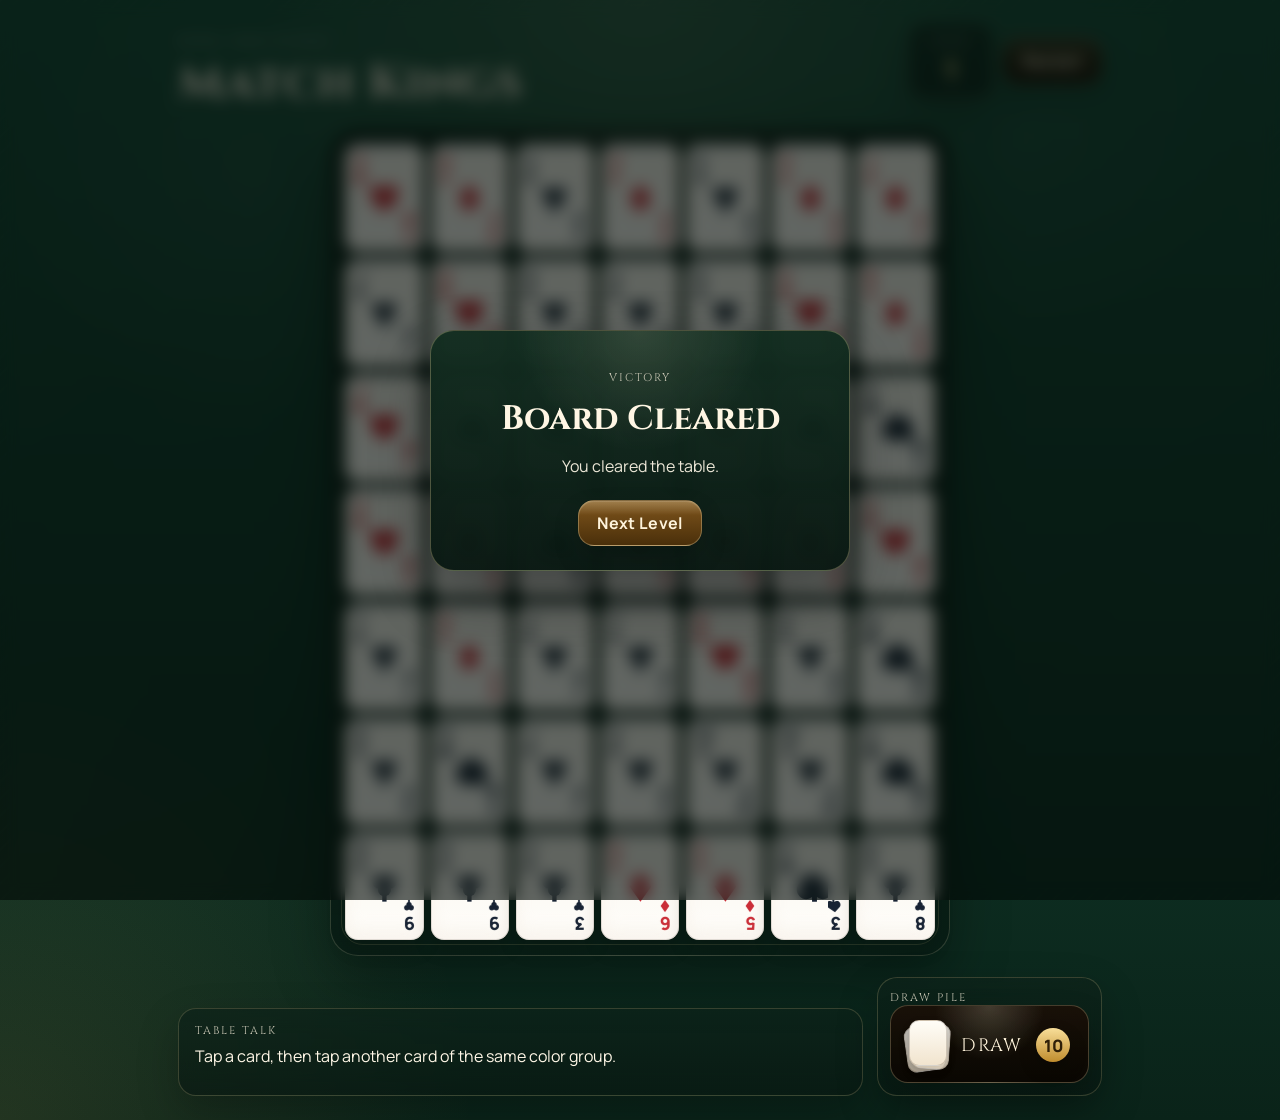
==== index.html @ fed2bb21 "First attempt" ====
<!doctype html>
<html lang="en">
  <head>
    <meta charset="UTF-8" />
    <meta name="viewport" content="width=device-width, initial-scale=1, viewport-fit=cover" />
    <title>Match Kings</title>
    <link rel="stylesheet" href="styles.css" />
  </head>
  <body>
    <main class="app">
      <header class="hero">
        <div class="hero__copy">
          <p class="hero__eyebrow">Royal Table Puzzle</p>
          <h1 class="hero__title">Match Kings</h1>
        </div>

        <div class="hero__controls">
          <div class="hero__pill" aria-label="Current level">
            <span class="hero__pill-label">Level</span>
            <span class="hero__pill-value" id="levelValue">1</span>
          </div>

          <button class="chrome-button" id="restartButton" type="button">
            Restart
          </button>
        </div>
      </header>

      <section class="tableau" aria-label="Game table">
        <div class="tableau__frame">
          <section class="board" id="board" aria-label="Match Kings board"></section>
        </div>
      </section>

      <footer class="control-bar">
        <section class="status-panel" aria-label="Instruction panel">
          <span class="status-panel__label">Table Talk</span>
          <p class="status-panel__message" id="statusMessage" aria-live="polite">
            Tap a card, then tap another card of the same color group.
          </p>
        </section>

        <section class="draw-panel" aria-label="Draw pile">
          <span class="draw-panel__label">Draw Pile</span>
          <button class="draw-button" id="drawButton" type="button">
            <span class="draw-button__stack" aria-hidden="true">
              <span></span>
              <span></span>
              <span></span>
            </span>
            <span class="draw-button__text">Draw</span>
            <span class="draw-button__count" id="drawCount">10</span>
          </button>
        </section>
      </footer>
    </main>

    <div class="endgame" id="endgameOverlay" hidden>
      <div class="endgame__scrim" aria-hidden="true"></div>
      <section
        class="endgame__panel"
        role="dialog"
        aria-modal="true"
        aria-labelledby="endgameTitle"
      >
        <p class="endgame__eyebrow" id="endgameEyebrow">Victory</p>
        <h2 class="endgame__title" id="endgameTitle">Board Cleared</h2>
        <p class="endgame__body" id="endgameBody">You cleared the table.</p>
        <button class="chrome-button chrome-button--primary" id="endgameActionButton" type="button">
          Next Level
        </button>
      </section>
    </div>

    <script src="app.js"></script>
  </body>
</html>
---- styles.css ----
@import url("https://fonts.googleapis.com/css2?family=Cinzel:wght@500;700&family=Manrope:wght@500;700;800&display=swap");

:root {
  --felt-deep: #0f3d2d;
  --felt-mid: #16563e;
  --felt-glow: #2d8b62;
  --ink: #11202d;
  --ink-soft: #314354;
  --paper: #fbf7f0;
  --paper-shadow: #e4d7c4;
  --gold: #dcb257;
  --gold-bright: #f4d98f;
  --gold-shadow: rgba(92, 59, 7, 0.35);
  --crimson: #b1303a;
  --black-suit: #182334;
  --red-suit: #ca2e38;
  --slot-border: rgba(236, 217, 176, 0.18);
  --slot-fill: rgba(11, 29, 21, 0.2);
  --panel-fill: rgba(7, 18, 13, 0.38);
  --panel-border: rgba(237, 212, 154, 0.2);
  --shadow-soft: 0 16px 42px rgba(0, 0, 0, 0.24);
  --shadow-strong: 0 22px 56px rgba(0, 0, 0, 0.34);
  --board-gap: clamp(4px, 0.75vmin, 8px);
  --frame-pad: clamp(10px, 1.6vmin, 16px);
  --app-pad-x: clamp(14px, 4vw, 28px);
  --app-pad-y: clamp(12px, 2.6dvh, 24px);
}

* {
  box-sizing: border-box;
}

html,
body {
  margin: 0;
  min-height: 100%;
}

body {
  min-height: 100vh;
  min-height: 100dvh;
  font-family: "Manrope", system-ui, sans-serif;
  color: #f9f0dd;
  background:
    radial-gradient(circle at top, rgba(255, 240, 194, 0.12), transparent 30%),
    radial-gradient(circle at bottom left, rgba(212, 178, 87, 0.12), transparent 28%),
    linear-gradient(180deg, #164b38 0%, #103628 55%, #0a2319 100%);
  overflow: hidden;
  overscroll-behavior: none;
}

body::before {
  content: "";
  position: fixed;
  inset: 0;
  background:
    radial-gradient(circle at 20% 20%, rgba(255, 255, 255, 0.04), transparent 22%),
    radial-gradient(circle at 80% 15%, rgba(255, 255, 255, 0.035), transparent 18%),
    repeating-linear-gradient(
      135deg,
      rgba(255, 255, 255, 0.015) 0,
      rgba(255, 255, 255, 0.015) 2px,
      transparent 2px,
      transparent 12px
    );
  pointer-events: none;
}

button {
  font: inherit;
}

.app {
  position: relative;
  z-index: 1;
  width: min(980px, 100%);
  margin-inline: auto;
  min-height: 100vh;
  min-height: 100dvh;
  display: grid;
  grid-template-rows: auto 1fr auto;
  gap: clamp(14px, 2.4dvh, 24px);
  padding:
    calc(var(--app-pad-y) + env(safe-area-inset-top))
    calc(var(--app-pad-x) + env(safe-area-inset-right))
    calc(var(--app-pad-y) + env(safe-area-inset-bottom))
    calc(var(--app-pad-x) + env(safe-area-inset-left));
}

.hero {
  display: grid;
  grid-template-columns: 1fr auto;
  gap: 16px;
  align-items: start;
}

.hero__copy {
  min-width: 0;
}

.hero__eyebrow,
.status-panel__label,
.draw-panel__label,
.endgame__eyebrow,
.hero__pill-label {
  display: block;
  font-family: "Cinzel", Georgia, serif;
  font-size: 11px;
  letter-spacing: 0.18em;
  text-transform: uppercase;
  color: rgba(249, 240, 221, 0.78);
}

.hero__title {
  margin: 4px 0 0;
  font-family: "Cinzel", Georgia, serif;
  font-size: clamp(32px, 8vw, 48px);
  line-height: 0.98;
  letter-spacing: 0.02em;
  color: #fff6e4;
  text-shadow: 0 6px 14px rgba(0, 0, 0, 0.18);
}

.hero__controls {
  display: flex;
  align-items: center;
  gap: 10px;
  flex-wrap: wrap;
  justify-content: flex-end;
}

.hero__pill,
.status-panel,
.draw-panel {
  border: 1px solid var(--panel-border);
  background: linear-gradient(180deg, rgba(13, 34, 25, 0.72), rgba(8, 23, 17, 0.66));
  box-shadow: var(--shadow-soft);
  backdrop-filter: blur(12px);
}

.hero__pill {
  min-width: 84px;
  padding: 10px 14px;
  border-radius: 16px;
  text-align: center;
}

.hero__pill-value {
  display: block;
  margin-top: 2px;
  font-size: clamp(20px, 5vw, 26px);
  font-weight: 800;
  color: var(--gold-bright);
}

.chrome-button {
  min-height: 46px;
  padding: 0 18px;
  border-radius: 16px;
  border: 1px solid rgba(238, 216, 166, 0.34);
  background:
    linear-gradient(180deg, rgba(255, 255, 255, 0.08), transparent 28%),
    linear-gradient(180deg, rgba(59, 28, 7, 0.62), rgba(25, 12, 3, 0.92));
  color: #fff4dc;
  font-weight: 700;
  letter-spacing: 0.02em;
  cursor: pointer;
  box-shadow: inset 0 1px 0 rgba(255, 255, 255, 0.1), 0 12px 26px rgba(0, 0, 0, 0.18);
  transition: transform 140ms ease, box-shadow 140ms ease, filter 140ms ease;
}

.chrome-button:hover,
.draw-button:hover {
  transform: translateY(-1px);
  box-shadow: 0 14px 28px rgba(0, 0, 0, 0.24);
}

.chrome-button:active,
.draw-button:active {
  transform: translateY(1px);
}

.chrome-button--primary {
  background:
    linear-gradient(180deg, rgba(255, 250, 219, 0.25), transparent 32%),
    linear-gradient(180deg, #80561d, #4a2f0a);
}

.tableau {
  min-height: 0;
  display: flex;
  align-items: center;
  justify-content: center;
}

.tableau__frame {
  width: min(100%, 92vw, 620px);
  height: min(100%, 100%);
  aspect-ratio: 3 / 4;
  padding: var(--frame-pad);
  border-radius: 28px;
  border: 1px solid rgba(255, 239, 199, 0.16);
  background:
    radial-gradient(circle at top, rgba(255, 244, 210, 0.08), transparent 22%),
    linear-gradient(180deg, rgba(8, 27, 20, 0.9), rgba(8, 26, 19, 0.78));
  box-shadow: var(--shadow-strong);
  position: relative;
}

.tableau__frame::before {
  content: "";
  position: absolute;
  inset: 10px;
  border-radius: 22px;
  border: 1px solid rgba(245, 217, 152, 0.12);
  pointer-events: none;
}

.board {
  width: 100%;
  height: 100%;
  display: grid;
  grid-template-columns: repeat(7, 1fr);
  grid-template-rows: repeat(7, 1fr);
  gap: var(--board-gap);
  touch-action: none;
}

.board__cell {
  position: relative;
  min-width: 0;
  min-height: 0;
}

.board-slot {
  position: absolute;
  inset: 0;
  width: 100%;
  height: 100%;
  border-radius: clamp(10px, 1.4vmin, 14px);
  border: 1px solid var(--slot-border);
  background:
    radial-gradient(circle at 30% 20%, rgba(255, 255, 255, 0.1), transparent 42%),
    linear-gradient(180deg, rgba(9, 28, 20, 0.32), rgba(4, 16, 11, 0.1));
  box-shadow: inset 0 1px 0 rgba(255, 255, 255, 0.04);
}

.board__cell--empty .board-slot {
  opacity: 0.32;
  background:
    radial-gradient(circle at center, rgba(255, 249, 224, 0.06), transparent 58%),
    linear-gradient(180deg, rgba(8, 24, 17, 0.12), rgba(2, 10, 7, 0.18));
}

.playing-card {
  width: 100%;
  height: 100%;
  border: none;
  border-radius: clamp(10px, 1.45vmin, 14px);
  padding: clamp(4px, 0.9vmin, 9px);
  background:
    linear-gradient(180deg, rgba(255, 255, 255, 0.9), rgba(255, 251, 243, 0.98) 12%, #fffefb 100%);
  box-shadow:
    inset 0 0 0 1px rgba(33, 20, 7, 0.12),
    inset 0 -10px 16px rgba(228, 215, 196, 0.24),
    0 10px 20px rgba(0, 0, 0, 0.14);
  color: var(--black-suit);
  position: relative;
  display: flex;
  align-items: center;
  justify-content: center;
  transform-style: preserve-3d;
}

.board-card {
  position: absolute;
  inset: 0;
  cursor: pointer;
  transition: transform 160ms ease, box-shadow 160ms ease, filter 160ms ease;
  touch-action: none;
}

.playing-card--red {
  color: var(--red-suit);
}

.playing-card--black {
  color: var(--black-suit);
}

.playing-card--king {
  box-shadow:
    inset 0 0 0 1px rgba(133, 97, 16, 0.28),
    inset 0 0 0 3px rgba(233, 205, 122, 0.36),
    0 10px 20px rgba(0, 0, 0, 0.16),
    0 0 26px rgba(226, 194, 96, 0.18);
}

.board-card--selected {
  transform: translateY(-2px);
  box-shadow:
    inset 0 0 0 1px rgba(133, 97, 16, 0.3),
    inset 0 0 0 3px rgba(240, 217, 151, 0.55),
    0 14px 24px rgba(0, 0, 0, 0.2),
    0 0 0 3px rgba(248, 224, 166, 0.24);
}

.board-card--invalid {
  animation: invalid-shake 360ms ease;
  box-shadow:
    inset 0 0 0 1px rgba(149, 16, 32, 0.34),
    inset 0 0 0 3px rgba(229, 78, 99, 0.46),
    0 14px 26px rgba(0, 0, 0, 0.18);
}

.board-card--ghost {
  opacity: 0;
}

.board-card--dragging {
  transition: none;
  cursor: grabbing;
  pointer-events: none;
  z-index: 14;
  box-shadow:
    inset 0 0 0 1px rgba(133, 97, 16, 0.28),
    0 24px 34px rgba(0, 0, 0, 0.24),
    0 0 0 3px rgba(244, 217, 143, 0.22);
}

.card-face__corner {
  position: absolute;
  display: inline-flex;
  flex-direction: column;
  align-items: center;
  gap: 2px;
  line-height: 1;
}

.card-face__corner--top {
  top: clamp(5px, 0.85vmin, 8px);
  left: clamp(5px, 0.85vmin, 8px);
}

.card-face__corner--bottom {
  right: clamp(5px, 0.85vmin, 8px);
  bottom: clamp(5px, 0.85vmin, 8px);
  transform: rotate(180deg);
}

.card-face__rank {
  font-size: clamp(12px, 2.1vmin, 18px);
  font-weight: 800;
}

.card-face__small-suit {
  width: clamp(10px, 1.55vmin, 15px);
  height: clamp(10px, 1.55vmin, 15px);
}

.card-face__center {
  width: min(56%, 64px);
  display: grid;
  place-items: center;
  gap: 8px;
}

.card-face__large-suit {
  width: 100%;
  aspect-ratio: 1;
}

.card-face__large-suit svg,
.card-face__small-suit svg,
.card-face__crown svg {
  width: 100%;
  height: 100%;
  display: block;
}

.card-face__crown {
  width: clamp(20px, 3.4vmin, 28px);
  opacity: 0.9;
  filter: drop-shadow(0 2px 3px rgba(90, 66, 8, 0.22));
}

.control-bar {
  display: grid;
  grid-template-columns: 1fr auto;
  gap: 14px;
  align-items: end;
}

.status-panel {
  min-height: 88px;
  padding: 14px 16px 15px;
  border-radius: 18px;
}

.status-panel__message {
  margin: 7px 0 0;
  font-size: clamp(14px, 2.8vw, 16px);
  line-height: 1.45;
  color: #fff7e7;
}

.draw-panel {
  padding: 12px;
  border-radius: 20px;
  justify-self: end;
}

.draw-button {
  position: relative;
  min-width: clamp(138px, 34vw, 176px);
  min-height: 74px;
  border: 1px solid rgba(238, 216, 166, 0.26);
  border-radius: 18px;
  background:
    radial-gradient(circle at top, rgba(255, 250, 219, 0.18), transparent 44%),
    linear-gradient(180deg, rgba(28, 15, 6, 0.85), rgba(10, 6, 2, 0.94));
  color: #fff4dc;
  padding: 16px 18px 14px;
  display: grid;
  grid-template-columns: auto 1fr auto;
  align-items: center;
  gap: 14px;
  cursor: pointer;
  box-shadow: 0 16px 32px rgba(0, 0, 0, 0.22);
  transition: transform 140ms ease, box-shadow 140ms ease;
}

.draw-button__stack {
  position: relative;
  width: 38px;
  height: 46px;
}

.draw-button__stack span {
  position: absolute;
  inset: 0;
  border-radius: 10px;
  border: 1px solid rgba(33, 20, 7, 0.18);
  background: linear-gradient(180deg, #fffdf7, #f1e4ce);
  box-shadow: 0 4px 10px rgba(0, 0, 0, 0.12);
}

.draw-button__stack span:nth-child(1) {
  transform: rotate(-8deg) translate(-4px, 3px);
  opacity: 0.72;
}

.draw-button__stack span:nth-child(2) {
  transform: rotate(4deg) translate(3px, 1px);
  opacity: 0.82;
}

.draw-button__stack span:nth-child(3) {
  transform: translateY(-2px);
}

.draw-button__text {
  font-family: "Cinzel", Georgia, serif;
  font-size: 18px;
  letter-spacing: 0.08em;
  text-transform: uppercase;
}

.draw-button__count {
  min-width: 34px;
  height: 34px;
  border-radius: 999px;
  display: grid;
  place-items: center;
  background: linear-gradient(180deg, #f8de99, #c08d2e);
  color: #2f1f08;
  font-size: 17px;
  font-weight: 800;
  box-shadow: 0 8px 18px rgba(0, 0, 0, 0.22);
}

.endgame {
  position: fixed;
  inset: 0;
  z-index: 80;
  display: grid;
  place-items: center;
  padding: 24px;
}

.endgame__scrim {
  position: absolute;
  inset: 0;
  background: rgba(3, 10, 8, 0.62);
  backdrop-filter: blur(8px);
}

.endgame__panel {
  position: relative;
  width: min(420px, 100%);
  padding: 28px 24px 24px;
  border-radius: 24px;
  border: 1px solid rgba(248, 224, 166, 0.28);
  background:
    radial-gradient(circle at top, rgba(255, 245, 210, 0.12), transparent 38%),
    linear-gradient(180deg, rgba(18, 45, 32, 0.96), rgba(9, 24, 18, 0.96));
  box-shadow: 0 24px 60px rgba(0, 0, 0, 0.32);
  text-align: center;
}

.endgame__title {
  margin: 6px 0 12px;
  font-family: "Cinzel", Georgia, serif;
  font-size: clamp(26px, 7vw, 34px);
  color: #fff6e4;
}

.endgame__body {
  margin: 0 0 22px;
  line-height: 1.5;
  color: rgba(255, 247, 231, 0.92);
}

.fx-layer {
  position: fixed;
  inset: 0;
  pointer-events: none;
  z-index: 70;
}

.fx-card {
  position: fixed;
  margin: 0;
}

.fx-card--kinging {
  box-shadow:
    inset 0 0 0 1px rgba(133, 97, 16, 0.28),
    inset 0 0 0 4px rgba(237, 213, 141, 0.42),
    0 0 28px rgba(237, 213, 141, 0.28),
    0 18px 32px rgba(0, 0, 0, 0.2);
}

.fx-royal-burst {
  position: fixed;
  width: 108px;
  height: 108px;
  margin: -54px 0 0 -54px;
  border-radius: 999px;
  background:
    radial-gradient(circle, rgba(255, 244, 191, 0.8) 0, rgba(255, 211, 110, 0.34) 38%, transparent 68%);
  mix-blend-mode: screen;
}

.fx-sparkle {
  position: fixed;
  width: 12px;
  height: 12px;
  margin: -6px 0 0 -6px;
  border-radius: 999px;
  background: radial-gradient(circle, rgba(255, 249, 224, 1), rgba(242, 214, 129, 0.2));
  box-shadow: 0 0 12px rgba(255, 237, 171, 0.65);
}

@keyframes invalid-shake {
  0% {
    transform: translateX(0);
  }

  20% {
    transform: translateX(-3px);
  }

  40% {
    transform: translateX(3px);
  }

  60% {
    transform: translateX(-2px);
  }

  80% {
    transform: translateX(2px);
  }

  100% {
    transform: translateX(0);
  }
}

@media (max-width: 760px) {
  .hero {
    grid-template-columns: 1fr;
  }

  .hero__controls {
    justify-content: space-between;
  }

  .control-bar {
    grid-template-columns: 1fr;
  }

  .draw-panel {
    justify-self: stretch;
  }

  .draw-button {
    width: 100%;
  }
}

@media (orientation: landscape) and (max-height: 720px) {
  .app {
    gap: 10px;
  }

  .hero__title {
    font-size: clamp(28px, 5vw, 40px);
  }

  .status-panel {
    min-height: 76px;
    padding: 12px 14px;
  }

  .draw-button {
    min-height: 64px;
    padding: 12px 16px;
  }
}
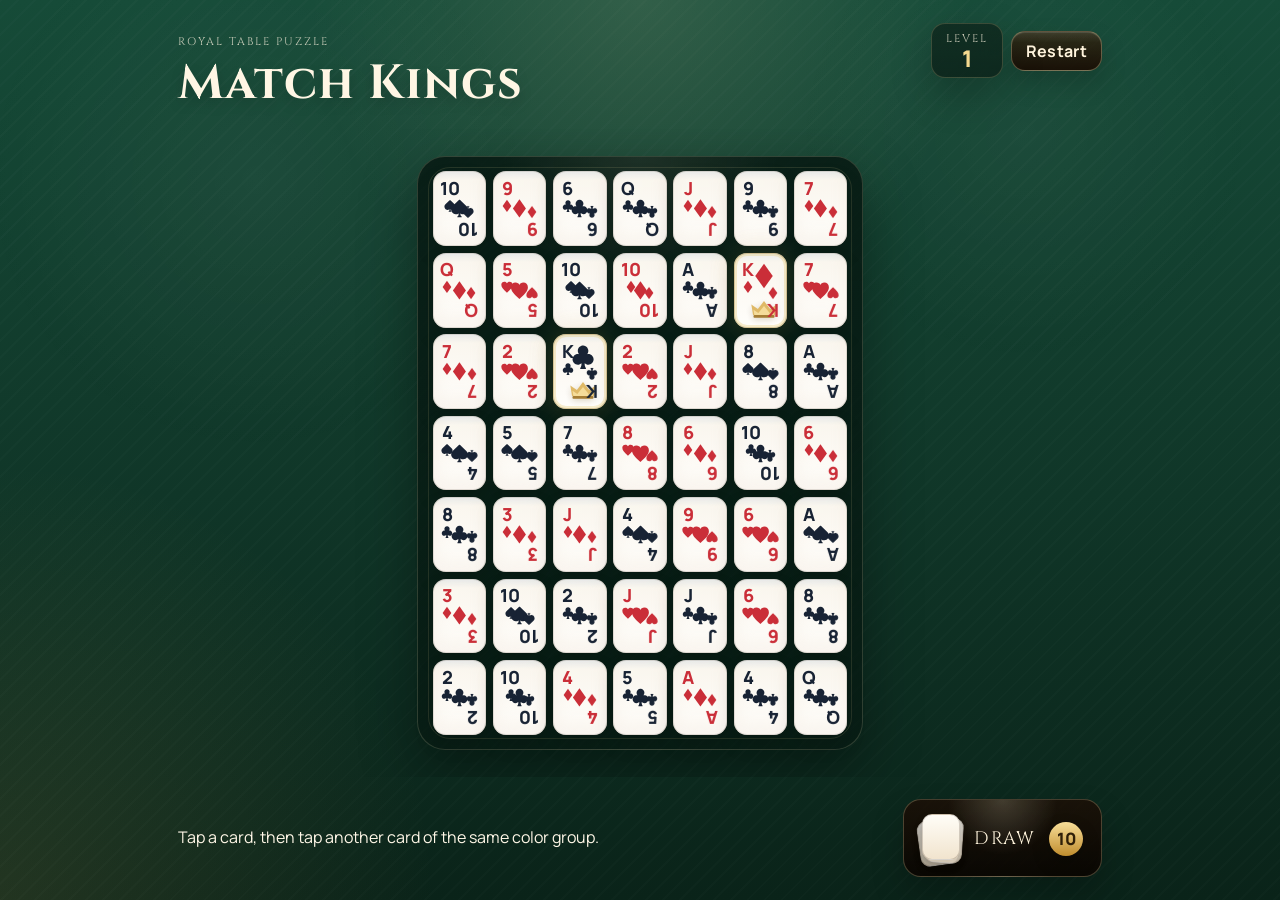
==== commit c0d919c9: "Simplify bottom controls to text and draw button only" ====
--- a/index.html
+++ b/index.html
@@ -33,25 +33,19 @@
       </section>
 
       <footer class="control-bar">
-        <section class="status-panel" aria-label="Instruction panel">
-          <span class="status-panel__label">Table Talk</span>
-          <p class="status-panel__message" id="statusMessage" aria-live="polite">
-            Tap a card, then tap another card of the same color group.
-          </p>
-        </section>
+        <p class="status-line" id="statusMessage" aria-live="polite">
+          Tap a card, then tap another card of the same color group.
+        </p>
 
-        <section class="draw-panel" aria-label="Draw pile">
-          <span class="draw-panel__label">Draw Pile</span>
-          <button class="draw-button" id="drawButton" type="button">
-            <span class="draw-button__stack" aria-hidden="true">
-              <span></span>
-              <span></span>
-              <span></span>
-            </span>
-            <span class="draw-button__text">Draw</span>
-            <span class="draw-button__count" id="drawCount">10</span>
-          </button>
-        </section>
+        <button class="draw-button" id="drawButton" type="button" aria-label="Draw from pile">
+          <span class="draw-button__stack" aria-hidden="true">
+            <span></span>
+            <span></span>
+            <span></span>
+          </span>
+          <span class="draw-button__text">Draw</span>
+          <span class="draw-button__count" id="drawCount">10</span>
+        </button>
       </footer>
     </main>
 
--- a/styles.css
+++ b/styles.css
@@ -24,6 +24,7 @@
   --frame-pad: clamp(10px, 1.6vmin, 16px);
   --app-pad-x: clamp(14px, 4vw, 28px);
   --app-pad-y: clamp(12px, 2.6dvh, 24px);
+  --chrome-reserve: clamp(220px, 34dvh, 320px);
 }
 
 * {
@@ -75,8 +76,8 @@
   z-index: 1;
   width: min(980px, 100%);
   margin-inline: auto;
-  min-height: 100vh;
-  min-height: 100dvh;
+  height: 100vh;
+  height: 100dvh;
   display: grid;
   grid-template-rows: auto 1fr auto;
   gap: clamp(14px, 2.4dvh, 24px);
@@ -99,8 +100,6 @@
 }
 
 .hero__eyebrow,
-.status-panel__label,
-.draw-panel__label,
 .endgame__eyebrow,
 .hero__pill-label {
   display: block;
@@ -124,39 +123,35 @@
 .hero__controls {
   display: flex;
   align-items: center;
-  gap: 10px;
+  gap: 8px;
   flex-wrap: wrap;
   justify-content: flex-end;
 }
 
-.hero__pill,
-.status-panel,
-.draw-panel {
+.hero__pill {
   border: 1px solid var(--panel-border);
   background: linear-gradient(180deg, rgba(13, 34, 25, 0.72), rgba(8, 23, 17, 0.66));
   box-shadow: var(--shadow-soft);
   backdrop-filter: blur(12px);
-}
-
-.hero__pill {
-  min-width: 84px;
-  padding: 10px 14px;
-  border-radius: 16px;
+  min-width: 72px;
+  padding: 7px 10px;
+  border-radius: 14px;
   text-align: center;
 }
 
 .hero__pill-value {
   display: block;
-  margin-top: 2px;
-  font-size: clamp(20px, 5vw, 26px);
+  margin-top: 1px;
+  font-size: clamp(17px, 4.1vw, 23px);
   font-weight: 800;
+  line-height: 1;
   color: var(--gold-bright);
 }
 
 .chrome-button {
-  min-height: 46px;
-  padding: 0 18px;
-  border-radius: 16px;
+  min-height: 40px;
+  padding: 0 14px;
+  border-radius: 14px;
   border: 1px solid rgba(238, 216, 166, 0.34);
   background:
     linear-gradient(180deg, rgba(255, 255, 255, 0.08), transparent 28%),
@@ -191,11 +186,12 @@
   display: flex;
   align-items: center;
   justify-content: center;
+  overflow: hidden;
 }
 
 .tableau__frame {
-  width: min(100%, 92vw, 620px);
-  height: min(100%, 100%);
+  width: min(100%, 92vw, 620px, calc((100dvh - var(--chrome-reserve)) * 0.75));
+  max-height: 100%;
   aspect-ratio: 3 / 4;
   padding: var(--frame-pad);
   border-radius: 28px;
@@ -385,29 +381,18 @@
 }
 
 .control-bar {
-  display: grid;
-  grid-template-columns: 1fr auto;
-  gap: 14px;
-  align-items: end;
-}
-
-.status-panel {
-  min-height: 88px;
-  padding: 14px 16px 15px;
-  border-radius: 18px;
-}
-
-.status-panel__message {
-  margin: 7px 0 0;
+  display: flex;
+  align-items: center;
+  justify-content: space-between;
+  gap: 12px;
+}
+
+.status-line {
+  margin: 0;
   font-size: clamp(14px, 2.8vw, 16px);
-  line-height: 1.45;
+  line-height: 1.35;
   color: #fff7e7;
-}
-
-.draw-panel {
-  padding: 12px;
-  border-radius: 20px;
-  justify-self: end;
+  max-width: 62ch;
 }
 
 .draw-button {
@@ -488,6 +473,10 @@
   padding: 24px;
 }
 
+.endgame[hidden] {
+  display: none;
+}
+
 .endgame__scrim {
   position: absolute;
   inset: 0;
@@ -589,43 +578,128 @@
 }
 
 @media (max-width: 760px) {
+  :root {
+    --app-pad-y: clamp(8px, 1.8dvh, 14px);
+    --chrome-reserve: clamp(210px, 38dvh, 300px);
+  }
+
+  .app {
+    gap: clamp(8px, 1.8dvh, 14px);
+  }
+
   .hero {
     grid-template-columns: 1fr;
+    gap: 10px;
   }
 
   .hero__controls {
     justify-content: space-between;
+    gap: 6px;
+  }
+
+  .hero__pill {
+    min-width: 62px;
+    padding: 5px 8px;
+    border-radius: 12px;
+  }
+
+  .hero__pill-label {
+    font-size: 9px;
+    letter-spacing: 0.12em;
+  }
+
+  .hero__pill-value {
+    font-size: clamp(15px, 4.3vw, 18px);
+  }
+
+  .chrome-button {
+    min-height: 34px;
+    padding: 0 10px;
+    border-radius: 12px;
+    font-size: 13px;
+  }
+
+  .hero__title {
+    font-size: clamp(24px, 8vw, 36px);
   }
 
   .control-bar {
-    grid-template-columns: 1fr;
-  }
-
-  .draw-panel {
-    justify-self: stretch;
+    flex-direction: column;
+    align-items: stretch;
+    gap: 8px;
   }
 
   .draw-button {
     width: 100%;
+    min-height: 56px;
+    padding: 8px 12px;
+    gap: 8px;
+  }
+
+  .status-line {
+    font-size: 13px;
+    line-height: 1.25;
   }
 }
 
 @media (orientation: landscape) and (max-height: 720px) {
+  :root {
+    --app-pad-y: clamp(6px, 1.4dvh, 10px);
+    --chrome-reserve: clamp(150px, 28dvh, 220px);
+  }
+
   .app {
-    gap: 10px;
+    gap: 8px;
   }
 
   .hero__title {
-    font-size: clamp(28px, 5vw, 40px);
-  }
-
-  .status-panel {
-    min-height: 76px;
-    padding: 12px 14px;
+    font-size: clamp(24px, 4.2vw, 34px);
+  }
+
+  .hero__pill {
+    min-width: 64px;
+    padding: 5px 8px;
+  }
+
+  .hero__pill-value {
+    font-size: clamp(14px, 2.4vw, 17px);
+  }
+
+  .chrome-button {
+    min-height: 32px;
+    padding: 0 10px;
+    font-size: 13px;
+  }
+
+  .status-line {
+    font-size: 13px;
+    line-height: 1.2;
   }
 
   .draw-button {
-    min-height: 64px;
-    padding: 12px 16px;
-  }
-}
+    min-height: 50px;
+    padding: 7px 12px;
+    gap: 8px;
+  }
+}
+
+@media (max-height: 620px) {
+  :root {
+    --chrome-reserve: clamp(138px, 26dvh, 190px);
+  }
+
+  .hero__eyebrow,
+  .hero__pill-label {
+    font-size: 9px;
+    letter-spacing: 0.13em;
+  }
+
+  .hero__title {
+    font-size: clamp(20px, 6vw, 30px);
+  }
+
+  .status-line {
+    font-size: 12px;
+    line-height: 1.2;
+  }
+}
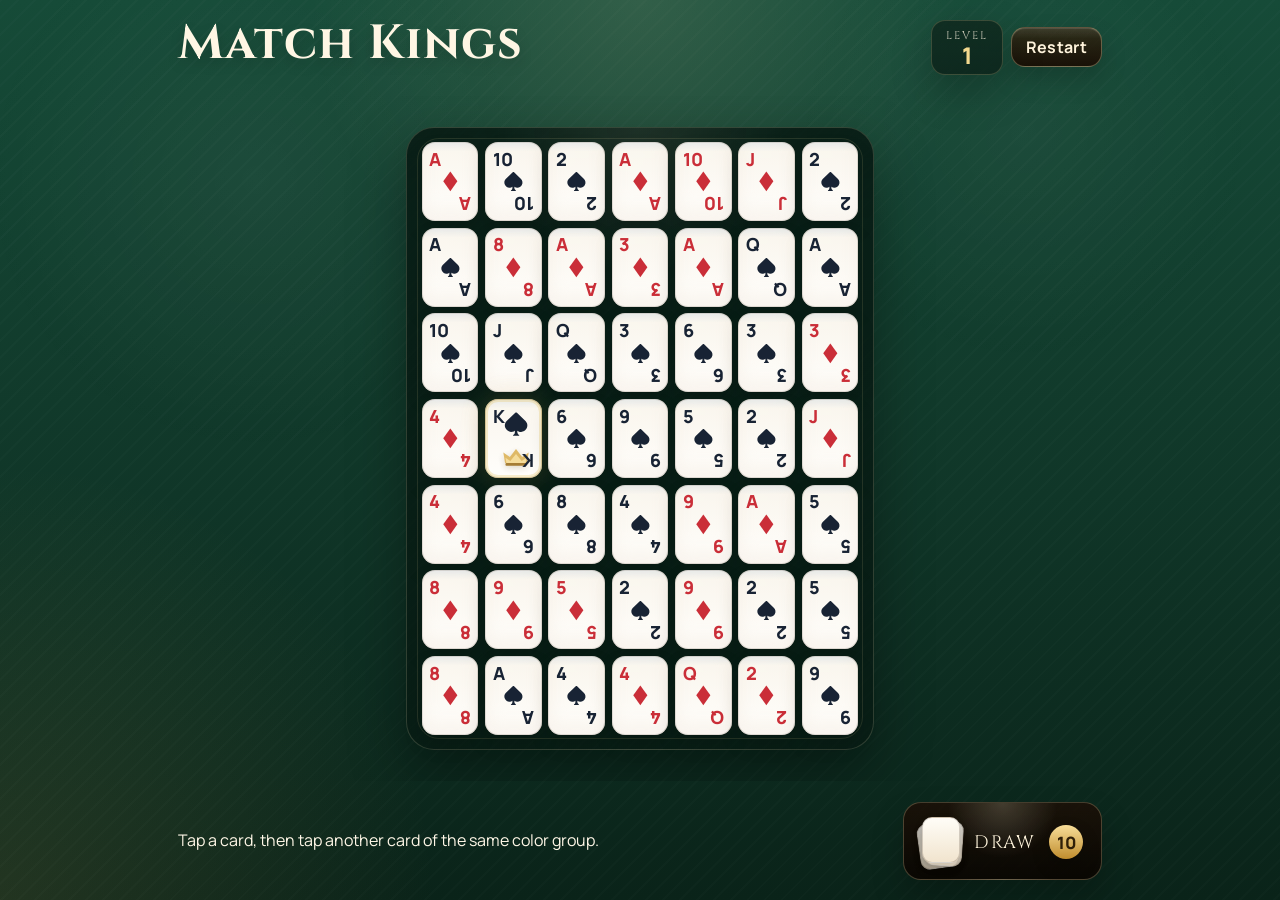
==== commit 2439780e: "Improve board legibility and enlarge tableau layout" ====
--- a/index.html
+++ b/index.html
@@ -10,7 +10,6 @@
     <main class="app">
       <header class="hero">
         <div class="hero__copy">
-          <p class="hero__eyebrow">Royal Table Puzzle</p>
           <h1 class="hero__title">Match Kings</h1>
         </div>
 
--- a/styles.css
+++ b/styles.css
@@ -23,7 +23,7 @@
   --board-gap: clamp(4px, 0.75vmin, 8px);
   --frame-pad: clamp(10px, 1.6vmin, 16px);
   --app-pad-x: clamp(14px, 4vw, 28px);
-  --app-pad-y: clamp(12px, 2.6dvh, 24px);
+  --app-pad-y: clamp(10px, 2.2dvh, 20px);
   --chrome-reserve: clamp(220px, 34dvh, 320px);
 }
 
@@ -99,7 +99,6 @@
   min-width: 0;
 }
 
-.hero__eyebrow,
 .endgame__eyebrow,
 .hero__pill-label {
   display: block;
@@ -111,7 +110,7 @@
 }
 
 .hero__title {
-  margin: 4px 0 0;
+  margin: 0;
   font-family: "Cinzel", Georgia, serif;
   font-size: clamp(32px, 8vw, 48px);
   line-height: 0.98;
@@ -190,7 +189,7 @@
 }
 
 .tableau__frame {
-  width: min(100%, 92vw, 620px, calc((100dvh - var(--chrome-reserve)) * 0.75));
+  width: min(100%, 96.6vw, 651px, calc((100dvh - var(--chrome-reserve)) * 0.7875));
   max-height: 100%;
   aspect-ratio: 3 / 4;
   padding: var(--frame-pad);
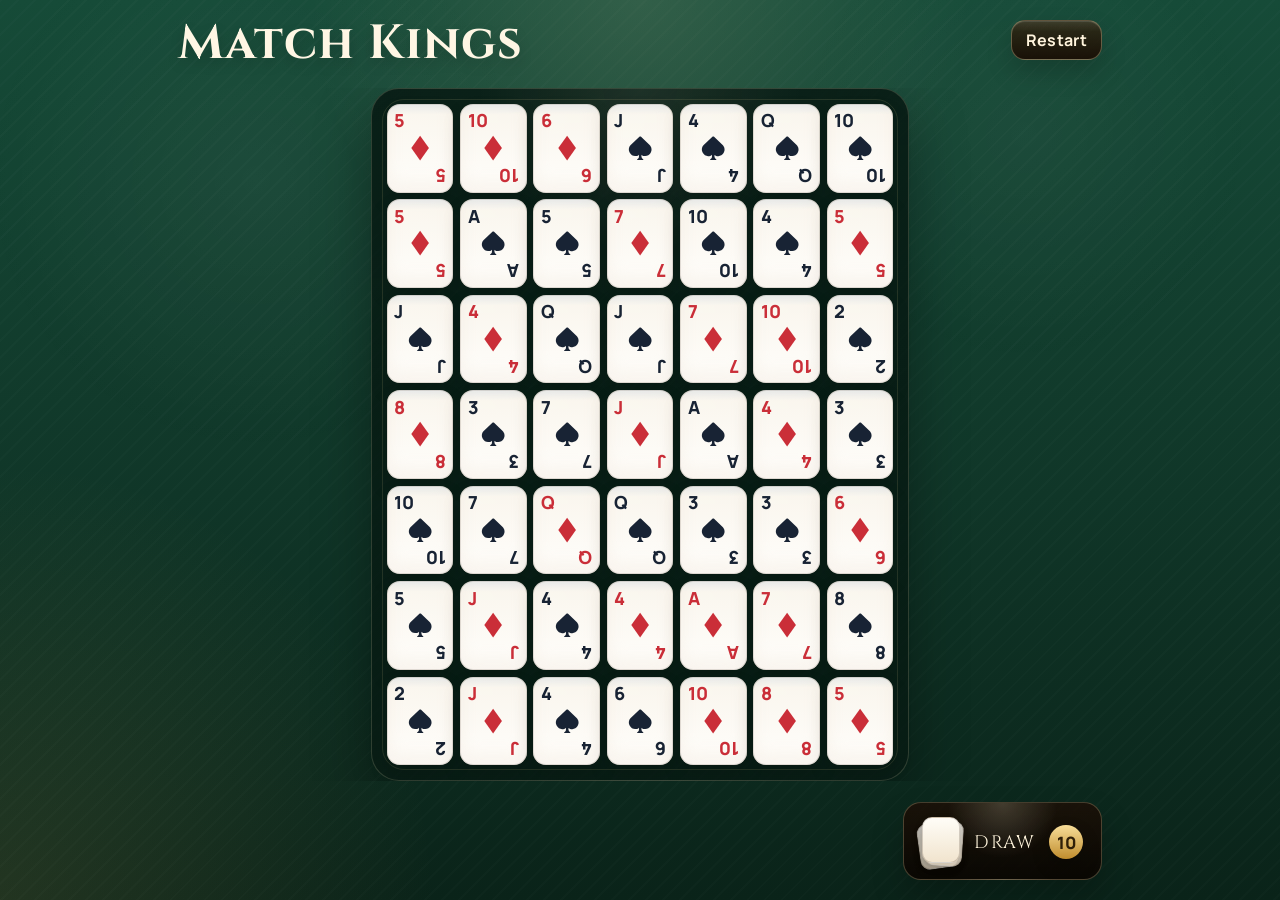
==== commit ff4a38f8: "Move draw button back to bottom control bar" ====
--- a/index.html
+++ b/index.html
@@ -14,11 +14,6 @@
         </div>
 
         <div class="hero__controls">
-          <div class="hero__pill" aria-label="Current level">
-            <span class="hero__pill-label">Level</span>
-            <span class="hero__pill-value" id="levelValue">1</span>
-          </div>
-
           <button class="chrome-button" id="restartButton" type="button">
             Restart
           </button>
@@ -32,10 +27,6 @@
       </section>
 
       <footer class="control-bar">
-        <p class="status-line" id="statusMessage" aria-live="polite">
-          Tap a card, then tap another card of the same color group.
-        </p>
-
         <button class="draw-button" id="drawButton" type="button" aria-label="Draw from pile">
           <span class="draw-button__stack" aria-hidden="true">
             <span></span>
@@ -60,7 +51,7 @@
         <h2 class="endgame__title" id="endgameTitle">Board Cleared</h2>
         <p class="endgame__body" id="endgameBody">You cleared the table.</p>
         <button class="chrome-button chrome-button--primary" id="endgameActionButton" type="button">
-          Next Level
+          Play Again
         </button>
       </section>
     </div>
--- a/styles.css
+++ b/styles.css
@@ -24,7 +24,7 @@
   --frame-pad: clamp(10px, 1.6vmin, 16px);
   --app-pad-x: clamp(14px, 4vw, 28px);
   --app-pad-y: clamp(10px, 2.2dvh, 20px);
-  --chrome-reserve: clamp(220px, 34dvh, 320px);
+  --chrome-reserve: clamp(180px, 28dvh, 250px);
 }
 
 * {
@@ -99,8 +99,7 @@
   min-width: 0;
 }
 
-.endgame__eyebrow,
-.hero__pill-label {
+.endgame__eyebrow {
   display: block;
   font-family: "Cinzel", Georgia, serif;
   font-size: 11px;
@@ -123,28 +122,7 @@
   display: flex;
   align-items: center;
   gap: 8px;
-  flex-wrap: wrap;
   justify-content: flex-end;
-}
-
-.hero__pill {
-  border: 1px solid var(--panel-border);
-  background: linear-gradient(180deg, rgba(13, 34, 25, 0.72), rgba(8, 23, 17, 0.66));
-  box-shadow: var(--shadow-soft);
-  backdrop-filter: blur(12px);
-  min-width: 72px;
-  padding: 7px 10px;
-  border-radius: 14px;
-  text-align: center;
-}
-
-.hero__pill-value {
-  display: block;
-  margin-top: 1px;
-  font-size: clamp(17px, 4.1vw, 23px);
-  font-weight: 800;
-  line-height: 1;
-  color: var(--gold-bright);
 }
 
 .chrome-button {
@@ -189,7 +167,7 @@
 }
 
 .tableau__frame {
-  width: min(100%, 96.6vw, 651px, calc((100dvh - var(--chrome-reserve)) * 0.7875));
+  width: min(100%, 101.43vw, 684px, calc((100dvh - var(--chrome-reserve)) * 0.8269));
   max-height: 100%;
   aspect-ratio: 3 / 4;
   padding: var(--frame-pad);
@@ -381,17 +359,8 @@
 
 .control-bar {
   display: flex;
+  justify-content: flex-end;
   align-items: center;
-  justify-content: space-between;
-  gap: 12px;
-}
-
-.status-line {
-  margin: 0;
-  font-size: clamp(14px, 2.8vw, 16px);
-  line-height: 1.35;
-  color: #fff7e7;
-  max-width: 62ch;
 }
 
 .draw-button {
@@ -463,6 +432,8 @@
   box-shadow: 0 8px 18px rgba(0, 0, 0, 0.22);
 }
 
+
+
 .endgame {
   position: fixed;
   inset: 0;
@@ -579,7 +550,7 @@
 @media (max-width: 760px) {
   :root {
     --app-pad-y: clamp(8px, 1.8dvh, 14px);
-    --chrome-reserve: clamp(210px, 38dvh, 300px);
+    --chrome-reserve: clamp(170px, 32dvh, 230px);
   }
 
   .app {
@@ -587,28 +558,12 @@
   }
 
   .hero {
-    grid-template-columns: 1fr;
+    grid-template-columns: 1fr auto;
     gap: 10px;
   }
 
   .hero__controls {
-    justify-content: space-between;
     gap: 6px;
-  }
-
-  .hero__pill {
-    min-width: 62px;
-    padding: 5px 8px;
-    border-radius: 12px;
-  }
-
-  .hero__pill-label {
-    font-size: 9px;
-    letter-spacing: 0.12em;
-  }
-
-  .hero__pill-value {
-    font-size: clamp(15px, 4.3vw, 18px);
   }
 
   .chrome-button {
@@ -622,29 +577,17 @@
     font-size: clamp(24px, 8vw, 36px);
   }
 
-  .control-bar {
-    flex-direction: column;
-    align-items: stretch;
-    gap: 8px;
-  }
-
   .draw-button {
-    width: 100%;
     min-height: 56px;
     padding: 8px 12px;
     gap: 8px;
   }
-
-  .status-line {
-    font-size: 13px;
-    line-height: 1.25;
-  }
 }
 
 @media (orientation: landscape) and (max-height: 720px) {
   :root {
     --app-pad-y: clamp(6px, 1.4dvh, 10px);
-    --chrome-reserve: clamp(150px, 28dvh, 220px);
+    --chrome-reserve: clamp(140px, 25dvh, 200px);
   }
 
   .app {
@@ -653,15 +596,6 @@
 
   .hero__title {
     font-size: clamp(24px, 4.2vw, 34px);
-  }
-
-  .hero__pill {
-    min-width: 64px;
-    padding: 5px 8px;
-  }
-
-  .hero__pill-value {
-    font-size: clamp(14px, 2.4vw, 17px);
   }
 
   .chrome-button {
@@ -670,11 +604,6 @@
     font-size: 13px;
   }
 
-  .status-line {
-    font-size: 13px;
-    line-height: 1.2;
-  }
-
   .draw-button {
     min-height: 50px;
     padding: 7px 12px;
@@ -684,21 +613,10 @@
 
 @media (max-height: 620px) {
   :root {
-    --chrome-reserve: clamp(138px, 26dvh, 190px);
-  }
-
-  .hero__eyebrow,
-  .hero__pill-label {
-    font-size: 9px;
-    letter-spacing: 0.13em;
+    --chrome-reserve: clamp(132px, 22dvh, 180px);
   }
 
   .hero__title {
     font-size: clamp(20px, 6vw, 30px);
   }
-
-  .status-line {
-    font-size: 12px;
-    line-height: 1.2;
-  }
-}
+}
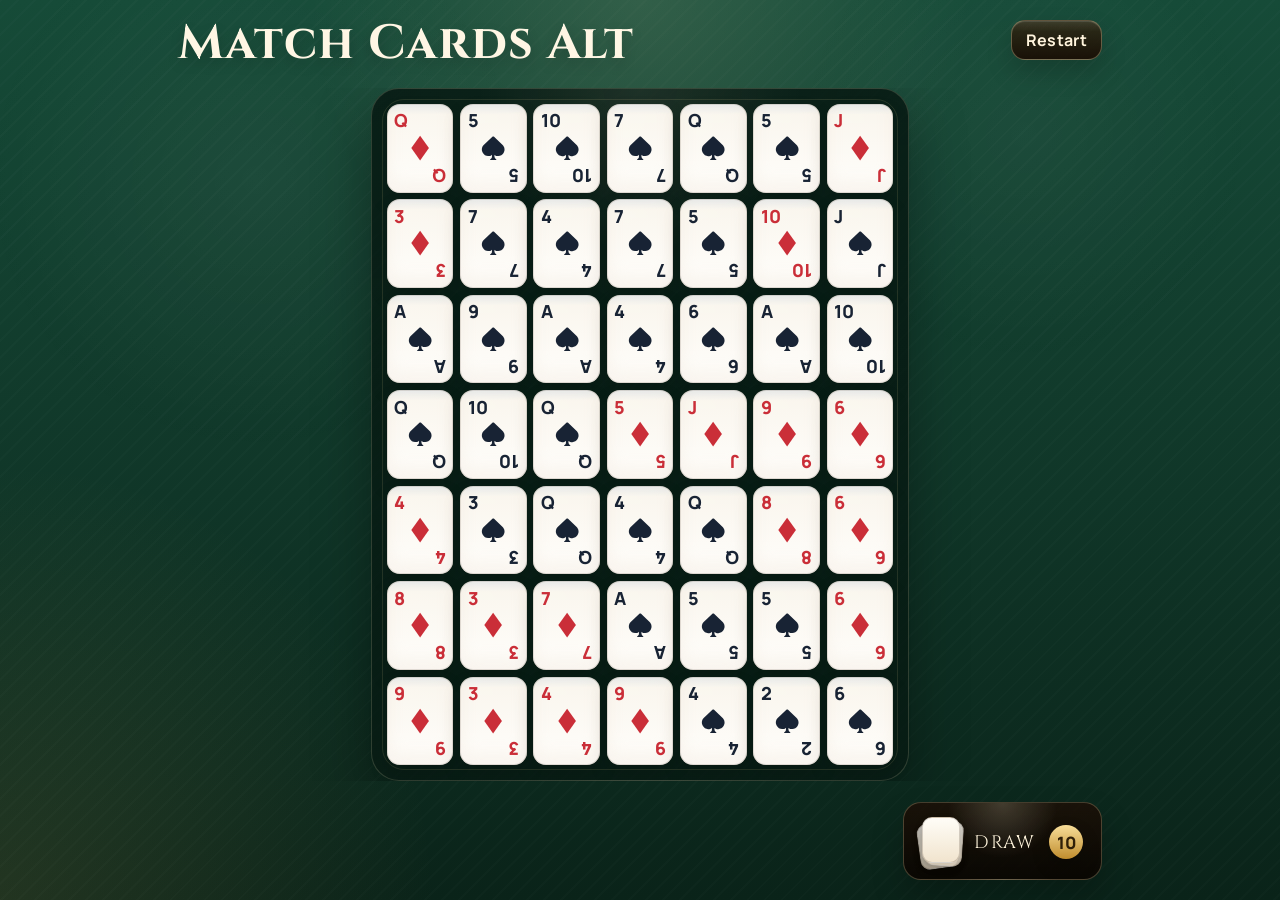
==== commit ff81bc43: "Create Match Cards Alt ruleset with equal-pair clears" ====
--- a/index.html
+++ b/index.html
@@ -3,14 +3,14 @@
   <head>
     <meta charset="UTF-8" />
     <meta name="viewport" content="width=device-width, initial-scale=1, viewport-fit=cover" />
-    <title>Match Kings</title>
+    <title>Match Cards Alt</title>
     <link rel="stylesheet" href="styles.css" />
   </head>
   <body>
     <main class="app">
       <header class="hero">
         <div class="hero__copy">
-          <h1 class="hero__title">Match Kings</h1>
+          <h1 class="hero__title">Match Cards Alt</h1>
         </div>
 
         <div class="hero__controls">
@@ -22,7 +22,7 @@
 
       <section class="tableau" aria-label="Game table">
         <div class="tableau__frame">
-          <section class="board" id="board" aria-label="Match Kings board"></section>
+          <section class="board" id="board" aria-label="Match Cards Alt board"></section>
         </div>
       </section>
 
--- a/styles.css
+++ b/styles.css
@@ -549,6 +549,7 @@
 
 @media (max-width: 760px) {
   :root {
+    --app-pad-x: clamp(7px, 2vw, 14px);
     --app-pad-y: clamp(8px, 1.8dvh, 14px);
     --chrome-reserve: clamp(170px, 32dvh, 230px);
   }
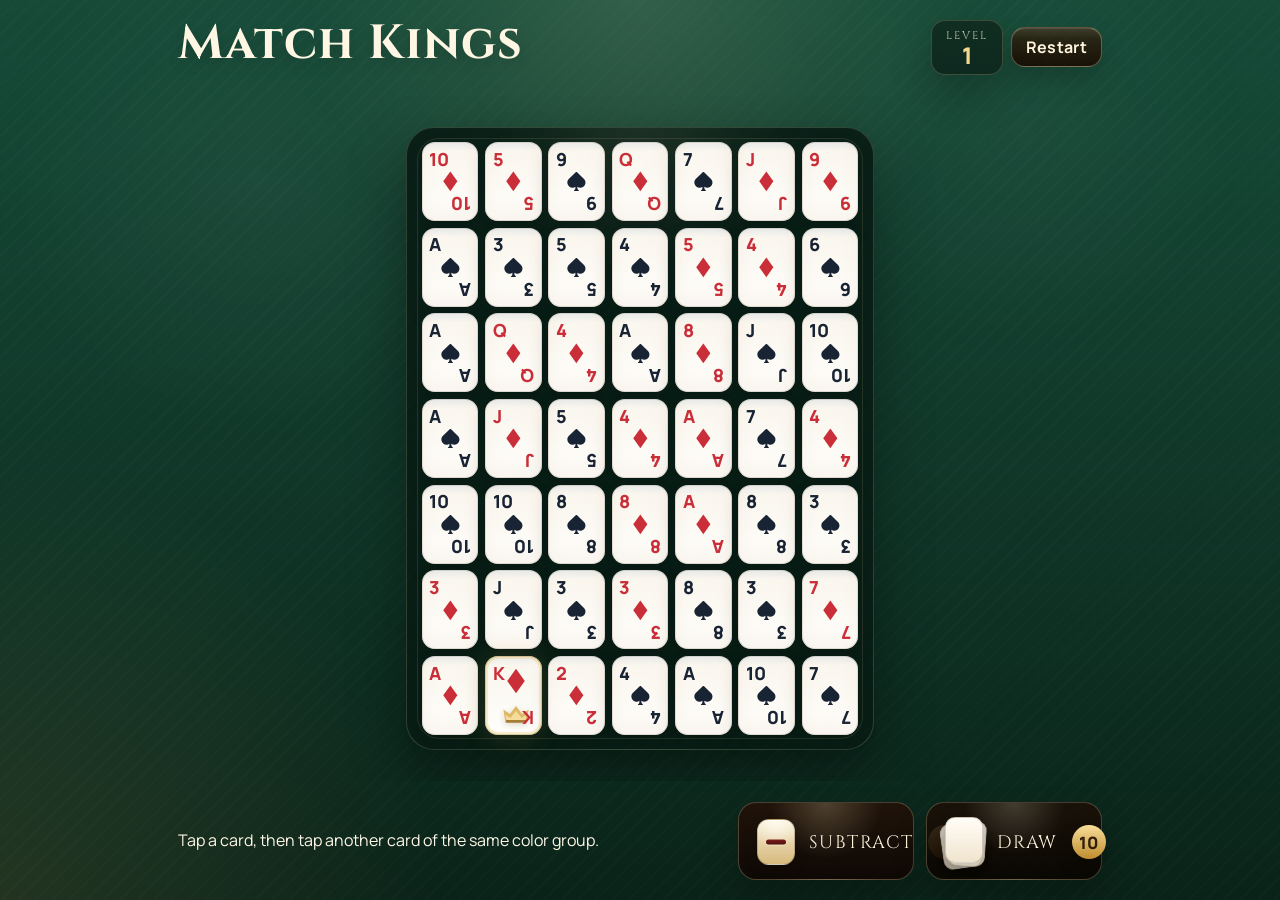
==== commit b1fddf90: "Add Subtract power-up with HUD button and merge behavior" ====
--- a/index.html
+++ b/index.html
@@ -3,17 +3,22 @@
   <head>
     <meta charset="UTF-8" />
     <meta name="viewport" content="width=device-width, initial-scale=1, viewport-fit=cover" />
-    <title>Match Cards Alt</title>
+    <title>Match Kings</title>
     <link rel="stylesheet" href="styles.css" />
   </head>
   <body>
     <main class="app">
       <header class="hero">
         <div class="hero__copy">
-          <h1 class="hero__title">Match Cards Alt</h1>
+          <h1 class="hero__title">Match Kings</h1>
         </div>
 
         <div class="hero__controls">
+          <div class="hero__pill" aria-label="Current level">
+            <span class="hero__pill-label">Level</span>
+            <span class="hero__pill-value" id="levelValue">1</span>
+          </div>
+
           <button class="chrome-button" id="restartButton" type="button">
             Restart
           </button>
@@ -22,20 +27,40 @@
 
       <section class="tableau" aria-label="Game table">
         <div class="tableau__frame">
-          <section class="board" id="board" aria-label="Match Cards Alt board"></section>
+          <section class="board" id="board" aria-label="Match Kings board"></section>
         </div>
       </section>
 
       <footer class="control-bar">
-        <button class="draw-button" id="drawButton" type="button" aria-label="Draw from pile">
-          <span class="draw-button__stack" aria-hidden="true">
-            <span></span>
-            <span></span>
-            <span></span>
-          </span>
-          <span class="draw-button__text">Draw</span>
-          <span class="draw-button__count" id="drawCount">10</span>
-        </button>
+        <p class="status-line" id="statusMessage" aria-live="polite">
+          Tap a card, then tap another card of the same color group.
+        </p>
+
+        <div class="control-bar__actions">
+          <button
+            class="draw-button draw-button--subtract"
+            id="subtractButton"
+            type="button"
+            aria-label="Arm Subtract power-up"
+            aria-pressed="false"
+          >
+            <span class="subtract-button__icon" aria-hidden="true">
+              <span></span>
+            </span>
+            <span class="draw-button__text">Subtract</span>
+            <span class="draw-button__count" id="subtractCount">5</span>
+          </button>
+
+          <button class="draw-button" id="drawButton" type="button" aria-label="Draw from pile">
+            <span class="draw-button__stack" aria-hidden="true">
+              <span></span>
+              <span></span>
+              <span></span>
+            </span>
+            <span class="draw-button__text">Draw</span>
+            <span class="draw-button__count" id="drawCount">10</span>
+          </button>
+        </div>
       </footer>
     </main>
 
@@ -51,7 +76,7 @@
         <h2 class="endgame__title" id="endgameTitle">Board Cleared</h2>
         <p class="endgame__body" id="endgameBody">You cleared the table.</p>
         <button class="chrome-button chrome-button--primary" id="endgameActionButton" type="button">
-          Play Again
+          Next Level
         </button>
       </section>
     </div>
--- a/styles.css
+++ b/styles.css
@@ -24,7 +24,7 @@
   --frame-pad: clamp(10px, 1.6vmin, 16px);
   --app-pad-x: clamp(14px, 4vw, 28px);
   --app-pad-y: clamp(10px, 2.2dvh, 20px);
-  --chrome-reserve: clamp(180px, 28dvh, 250px);
+  --chrome-reserve: clamp(220px, 34dvh, 320px);
 }
 
 * {
@@ -99,7 +99,8 @@
   min-width: 0;
 }
 
-.endgame__eyebrow {
+.endgame__eyebrow,
+.hero__pill-label {
   display: block;
   font-family: "Cinzel", Georgia, serif;
   font-size: 11px;
@@ -122,7 +123,28 @@
   display: flex;
   align-items: center;
   gap: 8px;
+  flex-wrap: wrap;
   justify-content: flex-end;
+}
+
+.hero__pill {
+  border: 1px solid var(--panel-border);
+  background: linear-gradient(180deg, rgba(13, 34, 25, 0.72), rgba(8, 23, 17, 0.66));
+  box-shadow: var(--shadow-soft);
+  backdrop-filter: blur(12px);
+  min-width: 72px;
+  padding: 7px 10px;
+  border-radius: 14px;
+  text-align: center;
+}
+
+.hero__pill-value {
+  display: block;
+  margin-top: 1px;
+  font-size: clamp(17px, 4.1vw, 23px);
+  font-weight: 800;
+  line-height: 1;
+  color: var(--gold-bright);
 }
 
 .chrome-button {
@@ -152,6 +174,17 @@
   transform: translateY(1px);
 }
 
+.chrome-button:disabled,
+.draw-button:disabled {
+  cursor: default;
+  opacity: 0.62;
+  filter: saturate(0.8);
+  transform: none;
+  box-shadow:
+    inset 0 1px 0 rgba(255, 255, 255, 0.08),
+    0 8px 18px rgba(0, 0, 0, 0.14);
+}
+
 .chrome-button--primary {
   background:
     linear-gradient(180deg, rgba(255, 250, 219, 0.25), transparent 32%),
@@ -167,7 +200,7 @@
 }
 
 .tableau__frame {
-  width: min(100%, 101.43vw, 684px, calc((100dvh - var(--chrome-reserve)) * 0.8269));
+  width: min(100%, 96.6vw, 651px, calc((100dvh - var(--chrome-reserve)) * 0.7875));
   max-height: 100%;
   aspect-ratio: 3 / 4;
   padding: var(--frame-pad);
@@ -359,13 +392,29 @@
 
 .control-bar {
   display: flex;
-  justify-content: flex-end;
   align-items: center;
+  justify-content: space-between;
+  gap: 12px;
+}
+
+.control-bar__actions {
+  display: grid;
+  grid-template-columns: repeat(2, minmax(138px, 176px));
+  gap: 12px;
+  flex-shrink: 0;
+}
+
+.status-line {
+  margin: 0;
+  font-size: clamp(14px, 2.8vw, 16px);
+  line-height: 1.35;
+  color: #fff7e7;
+  max-width: 62ch;
 }
 
 .draw-button {
   position: relative;
-  min-width: clamp(138px, 34vw, 176px);
+  min-width: 0;
   min-height: 74px;
   border: 1px solid rgba(238, 216, 166, 0.26);
   border-radius: 18px;
@@ -383,6 +432,21 @@
   transition: transform 140ms ease, box-shadow 140ms ease;
 }
 
+.draw-button--subtract {
+  background:
+    radial-gradient(circle at top, rgba(246, 226, 177, 0.22), transparent 48%),
+    linear-gradient(180deg, rgba(35, 17, 8, 0.88), rgba(15, 8, 4, 0.96));
+}
+
+.draw-button--armed {
+  border-color: rgba(248, 222, 146, 0.72);
+  box-shadow:
+    inset 0 0 0 1px rgba(255, 240, 196, 0.16),
+    0 18px 34px rgba(0, 0, 0, 0.28),
+    0 0 0 2px rgba(248, 222, 146, 0.22),
+    0 0 26px rgba(231, 187, 80, 0.22);
+}
+
 .draw-button__stack {
   position: relative;
   width: 38px;
@@ -410,6 +474,32 @@
 
 .draw-button__stack span:nth-child(3) {
   transform: translateY(-2px);
+}
+
+.subtract-button__icon {
+  position: relative;
+  width: 38px;
+  height: 46px;
+  border-radius: 12px;
+  border: 1px solid rgba(50, 27, 9, 0.22);
+  background:
+    radial-gradient(circle at top, rgba(255, 253, 241, 0.9), transparent 58%),
+    linear-gradient(180deg, #f7ecd5, #d7ba7d);
+  box-shadow:
+    inset 0 1px 0 rgba(255, 255, 255, 0.42),
+    0 6px 14px rgba(0, 0, 0, 0.14);
+}
+
+.subtract-button__icon span {
+  position: absolute;
+  top: 50%;
+  left: 8px;
+  right: 8px;
+  height: 5px;
+  border-radius: 999px;
+  background: linear-gradient(180deg, #7f1d1d, #4a120f);
+  transform: translateY(-50%);
+  box-shadow: 0 1px 0 rgba(255, 255, 255, 0.24);
 }
 
 .draw-button__text {
@@ -432,8 +522,6 @@
   box-shadow: 0 8px 18px rgba(0, 0, 0, 0.22);
 }
 
-
-
 .endgame {
   position: fixed;
   inset: 0;
@@ -549,9 +637,8 @@
 
 @media (max-width: 760px) {
   :root {
-    --app-pad-x: clamp(7px, 2vw, 14px);
     --app-pad-y: clamp(8px, 1.8dvh, 14px);
-    --chrome-reserve: clamp(170px, 32dvh, 230px);
+    --chrome-reserve: clamp(210px, 38dvh, 300px);
   }
 
   .app {
@@ -559,12 +646,28 @@
   }
 
   .hero {
-    grid-template-columns: 1fr auto;
+    grid-template-columns: 1fr;
     gap: 10px;
   }
 
   .hero__controls {
+    justify-content: space-between;
     gap: 6px;
+  }
+
+  .hero__pill {
+    min-width: 62px;
+    padding: 5px 8px;
+    border-radius: 12px;
+  }
+
+  .hero__pill-label {
+    font-size: 9px;
+    letter-spacing: 0.12em;
+  }
+
+  .hero__pill-value {
+    font-size: clamp(15px, 4.3vw, 18px);
   }
 
   .chrome-button {
@@ -578,17 +681,34 @@
     font-size: clamp(24px, 8vw, 36px);
   }
 
+  .control-bar {
+    flex-direction: column;
+    align-items: stretch;
+    gap: 8px;
+  }
+
+  .control-bar__actions {
+    grid-template-columns: repeat(2, minmax(0, 1fr));
+    width: 100%;
+  }
+
   .draw-button {
+    width: 100%;
     min-height: 56px;
     padding: 8px 12px;
     gap: 8px;
   }
+
+  .status-line {
+    font-size: 13px;
+    line-height: 1.25;
+  }
 }
 
 @media (orientation: landscape) and (max-height: 720px) {
   :root {
     --app-pad-y: clamp(6px, 1.4dvh, 10px);
-    --chrome-reserve: clamp(140px, 25dvh, 200px);
+    --chrome-reserve: clamp(150px, 28dvh, 220px);
   }
 
   .app {
@@ -597,6 +717,15 @@
 
   .hero__title {
     font-size: clamp(24px, 4.2vw, 34px);
+  }
+
+  .hero__pill {
+    min-width: 64px;
+    padding: 5px 8px;
+  }
+
+  .hero__pill-value {
+    font-size: clamp(14px, 2.4vw, 17px);
   }
 
   .chrome-button {
@@ -605,6 +734,15 @@
     font-size: 13px;
   }
 
+  .status-line {
+    font-size: 13px;
+    line-height: 1.2;
+  }
+
+  .control-bar__actions {
+    gap: 8px;
+  }
+
   .draw-button {
     min-height: 50px;
     padding: 7px 12px;
@@ -614,10 +752,21 @@
 
 @media (max-height: 620px) {
   :root {
-    --chrome-reserve: clamp(132px, 22dvh, 180px);
+    --chrome-reserve: clamp(138px, 26dvh, 190px);
+  }
+
+  .hero__eyebrow,
+  .hero__pill-label {
+    font-size: 9px;
+    letter-spacing: 0.13em;
   }
 
   .hero__title {
     font-size: clamp(20px, 6vw, 30px);
   }
-}
+
+  .status-line {
+    font-size: 12px;
+    line-height: 1.2;
+  }
+}
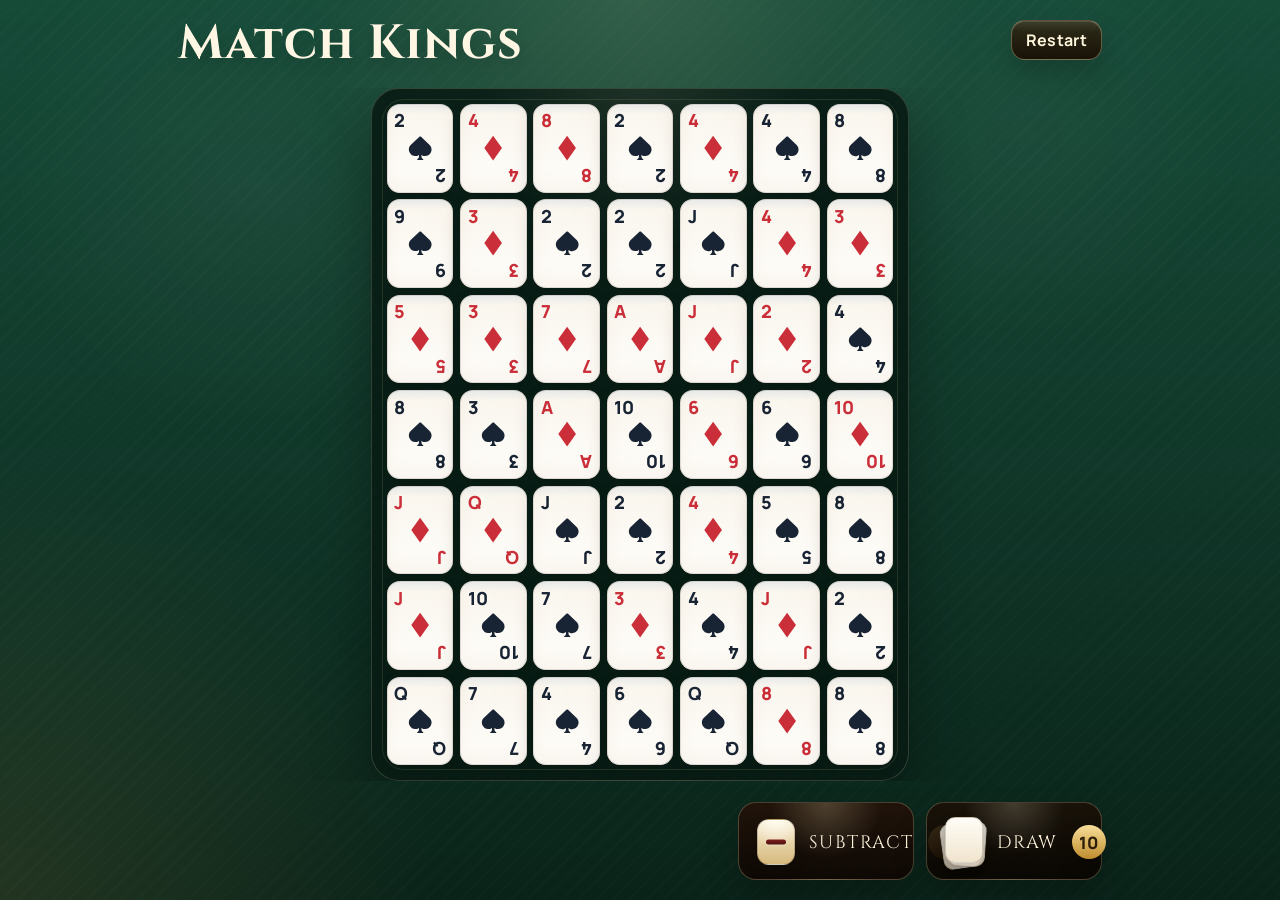
==== commit a9ce6d56: "Add Subtract power-up to the main game HUD and merge flow" ====
--- a/index.html
+++ b/index.html
@@ -14,11 +14,6 @@
         </div>
 
         <div class="hero__controls">
-          <div class="hero__pill" aria-label="Current level">
-            <span class="hero__pill-label">Level</span>
-            <span class="hero__pill-value" id="levelValue">1</span>
-          </div>
-
           <button class="chrome-button" id="restartButton" type="button">
             Restart
           </button>
@@ -32,10 +27,6 @@
       </section>
 
       <footer class="control-bar">
-        <p class="status-line" id="statusMessage" aria-live="polite">
-          Tap a card, then tap another card of the same color group.
-        </p>
-
         <div class="control-bar__actions">
           <button
             class="draw-button draw-button--subtract"
@@ -76,7 +67,7 @@
         <h2 class="endgame__title" id="endgameTitle">Board Cleared</h2>
         <p class="endgame__body" id="endgameBody">You cleared the table.</p>
         <button class="chrome-button chrome-button--primary" id="endgameActionButton" type="button">
-          Next Level
+          Play Again
         </button>
       </section>
     </div>
--- a/styles.css
+++ b/styles.css
@@ -24,7 +24,7 @@
   --frame-pad: clamp(10px, 1.6vmin, 16px);
   --app-pad-x: clamp(14px, 4vw, 28px);
   --app-pad-y: clamp(10px, 2.2dvh, 20px);
-  --chrome-reserve: clamp(220px, 34dvh, 320px);
+  --chrome-reserve: clamp(180px, 28dvh, 250px);
 }
 
 * {
@@ -99,8 +99,7 @@
   min-width: 0;
 }
 
-.endgame__eyebrow,
-.hero__pill-label {
+.endgame__eyebrow {
   display: block;
   font-family: "Cinzel", Georgia, serif;
   font-size: 11px;
@@ -123,28 +122,7 @@
   display: flex;
   align-items: center;
   gap: 8px;
-  flex-wrap: wrap;
   justify-content: flex-end;
-}
-
-.hero__pill {
-  border: 1px solid var(--panel-border);
-  background: linear-gradient(180deg, rgba(13, 34, 25, 0.72), rgba(8, 23, 17, 0.66));
-  box-shadow: var(--shadow-soft);
-  backdrop-filter: blur(12px);
-  min-width: 72px;
-  padding: 7px 10px;
-  border-radius: 14px;
-  text-align: center;
-}
-
-.hero__pill-value {
-  display: block;
-  margin-top: 1px;
-  font-size: clamp(17px, 4.1vw, 23px);
-  font-weight: 800;
-  line-height: 1;
-  color: var(--gold-bright);
 }
 
 .chrome-button {
@@ -200,7 +178,7 @@
 }
 
 .tableau__frame {
-  width: min(100%, 96.6vw, 651px, calc((100dvh - var(--chrome-reserve)) * 0.7875));
+  width: min(100%, 101.43vw, 684px, calc((100dvh - var(--chrome-reserve)) * 0.8269));
   max-height: 100%;
   aspect-ratio: 3 / 4;
   padding: var(--frame-pad);
@@ -392,24 +370,14 @@
 
 .control-bar {
   display: flex;
+  justify-content: flex-end;
   align-items: center;
-  justify-content: space-between;
-  gap: 12px;
 }
 
 .control-bar__actions {
   display: grid;
   grid-template-columns: repeat(2, minmax(138px, 176px));
   gap: 12px;
-  flex-shrink: 0;
-}
-
-.status-line {
-  margin: 0;
-  font-size: clamp(14px, 2.8vw, 16px);
-  line-height: 1.35;
-  color: #fff7e7;
-  max-width: 62ch;
 }
 
 .draw-button {
@@ -522,6 +490,8 @@
   box-shadow: 0 8px 18px rgba(0, 0, 0, 0.22);
 }
 
+
+
 .endgame {
   position: fixed;
   inset: 0;
@@ -637,8 +607,9 @@
 
 @media (max-width: 760px) {
   :root {
+    --app-pad-x: clamp(7px, 2vw, 14px);
     --app-pad-y: clamp(8px, 1.8dvh, 14px);
-    --chrome-reserve: clamp(210px, 38dvh, 300px);
+    --chrome-reserve: clamp(170px, 32dvh, 230px);
   }
 
   .app {
@@ -646,28 +617,12 @@
   }
 
   .hero {
-    grid-template-columns: 1fr;
+    grid-template-columns: 1fr auto;
     gap: 10px;
   }
 
   .hero__controls {
-    justify-content: space-between;
     gap: 6px;
-  }
-
-  .hero__pill {
-    min-width: 62px;
-    padding: 5px 8px;
-    border-radius: 12px;
-  }
-
-  .hero__pill-label {
-    font-size: 9px;
-    letter-spacing: 0.12em;
-  }
-
-  .hero__pill-value {
-    font-size: clamp(15px, 4.3vw, 18px);
   }
 
   .chrome-button {
@@ -681,34 +636,22 @@
     font-size: clamp(24px, 8vw, 36px);
   }
 
-  .control-bar {
-    flex-direction: column;
-    align-items: stretch;
-    gap: 8px;
-  }
-
   .control-bar__actions {
     grid-template-columns: repeat(2, minmax(0, 1fr));
     width: 100%;
   }
 
   .draw-button {
-    width: 100%;
     min-height: 56px;
     padding: 8px 12px;
     gap: 8px;
   }
-
-  .status-line {
-    font-size: 13px;
-    line-height: 1.25;
-  }
 }
 
 @media (orientation: landscape) and (max-height: 720px) {
   :root {
     --app-pad-y: clamp(6px, 1.4dvh, 10px);
-    --chrome-reserve: clamp(150px, 28dvh, 220px);
+    --chrome-reserve: clamp(140px, 25dvh, 200px);
   }
 
   .app {
@@ -717,15 +660,6 @@
 
   .hero__title {
     font-size: clamp(24px, 4.2vw, 34px);
-  }
-
-  .hero__pill {
-    min-width: 64px;
-    padding: 5px 8px;
-  }
-
-  .hero__pill-value {
-    font-size: clamp(14px, 2.4vw, 17px);
   }
 
   .chrome-button {
@@ -734,11 +668,6 @@
     font-size: 13px;
   }
 
-  .status-line {
-    font-size: 13px;
-    line-height: 1.2;
-  }
-
   .control-bar__actions {
     gap: 8px;
   }
@@ -752,21 +681,10 @@
 
 @media (max-height: 620px) {
   :root {
-    --chrome-reserve: clamp(138px, 26dvh, 190px);
-  }
-
-  .hero__eyebrow,
-  .hero__pill-label {
-    font-size: 9px;
-    letter-spacing: 0.13em;
+    --chrome-reserve: clamp(132px, 22dvh, 180px);
   }
 
   .hero__title {
     font-size: clamp(20px, 6vw, 30px);
   }
-
-  .status-line {
-    font-size: 12px;
-    line-height: 1.2;
-  }
-}
+}
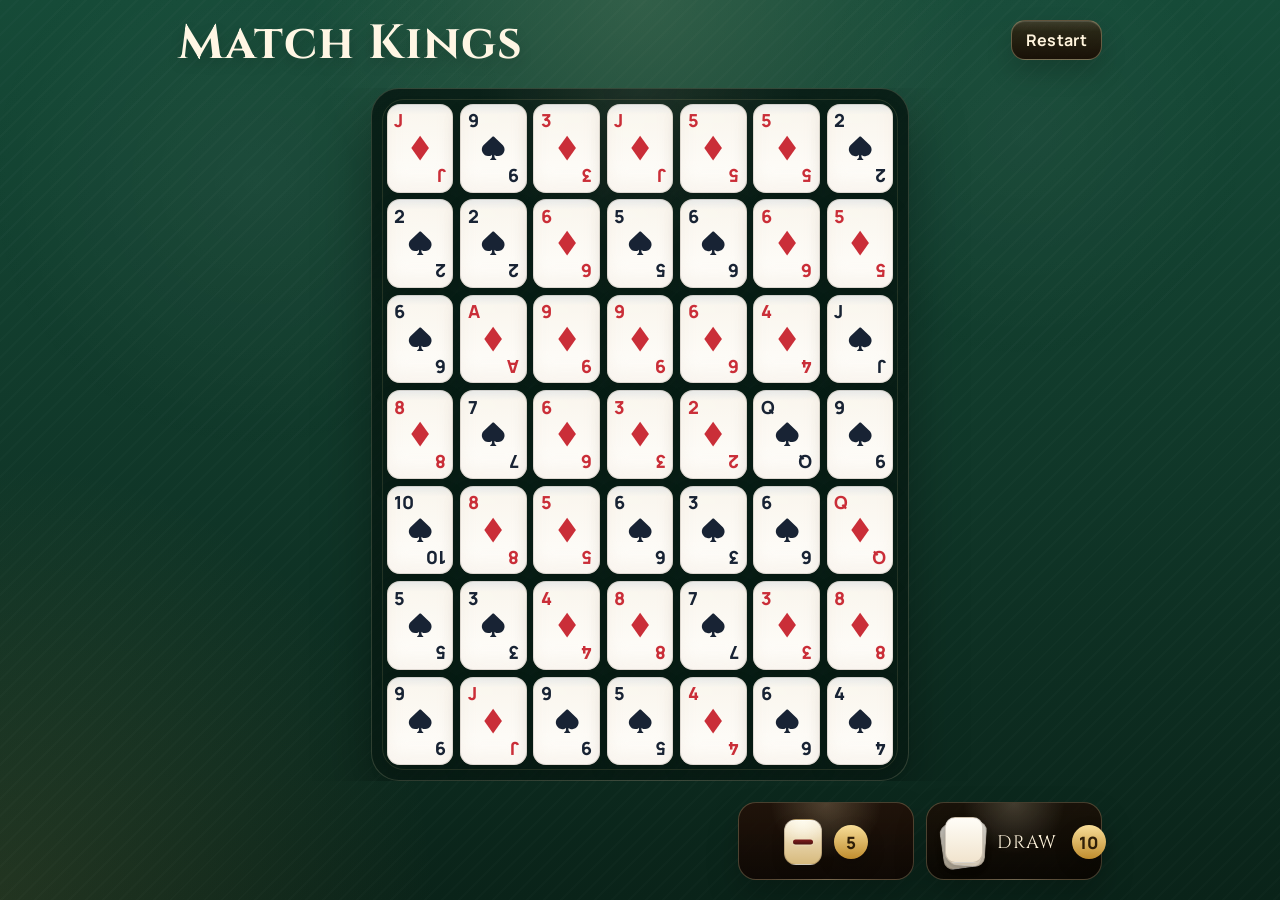
==== commit af97bd48: "Trim Subtract button label to fit counter" ====
--- a/index.html
+++ b/index.html
@@ -38,7 +38,6 @@
             <span class="subtract-button__icon" aria-hidden="true">
               <span></span>
             </span>
-            <span class="draw-button__text">Subtract</span>
             <span class="draw-button__count" id="subtractCount">5</span>
           </button>
 
--- a/styles.css
+++ b/styles.css
@@ -401,6 +401,9 @@
 }
 
 .draw-button--subtract {
+  grid-template-columns: auto auto;
+  justify-content: center;
+  gap: 12px;
   background:
     radial-gradient(circle at top, rgba(246, 226, 177, 0.22), transparent 48%),
     linear-gradient(180deg, rgba(35, 17, 8, 0.88), rgba(15, 8, 4, 0.96));
